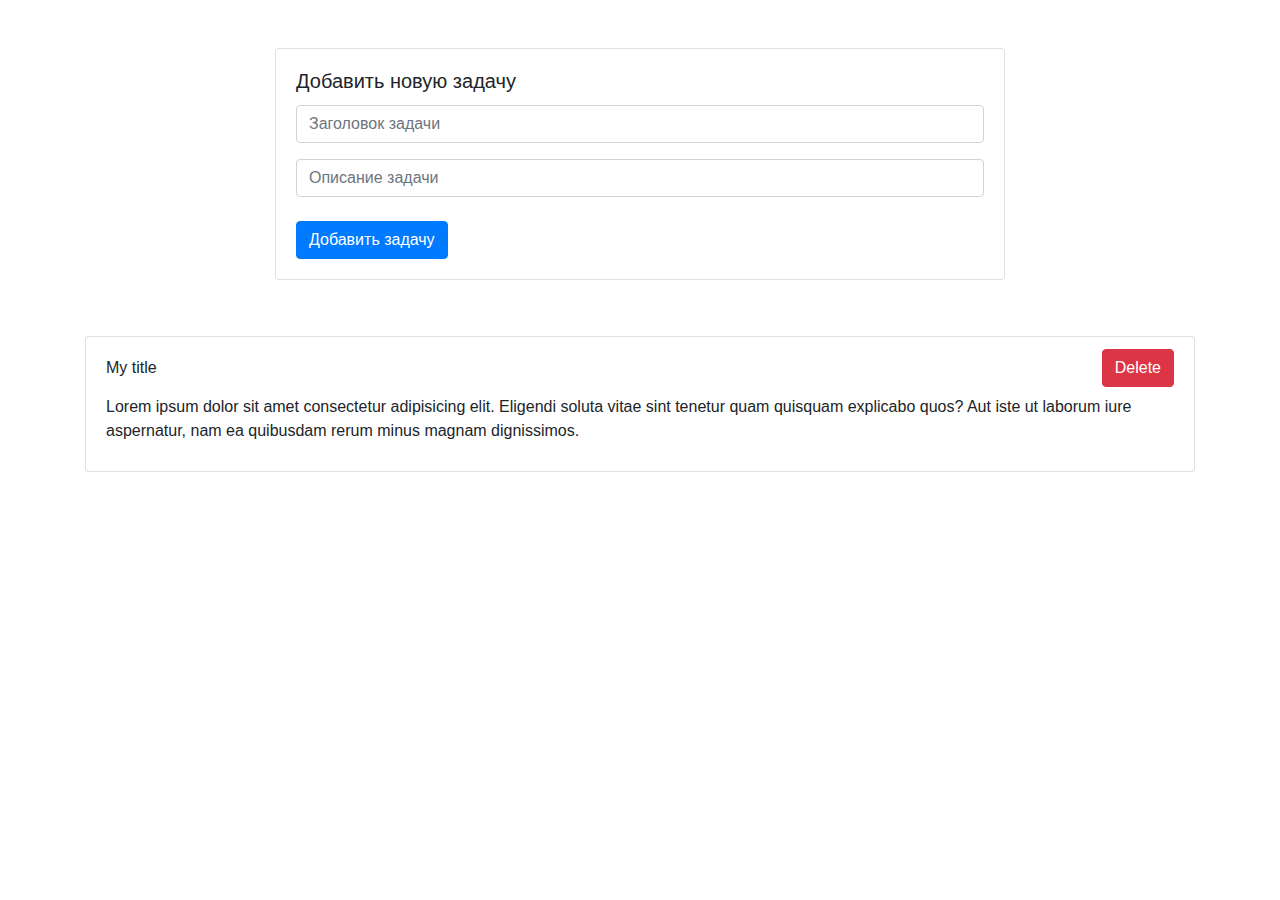
==== first-project-START/first-project-START/index.html @ 1559cd51 "12 min" ====
<!DOCTYPE html>
<html lang="en">

<head>
  <meta charset="UTF-8" />
  <meta name="viewport" content="width=device-width, initial-scale=1.0" />
  <meta http-equiv="X-UA-Compatible" content="ie=edge" />
  <link rel="stylesheet" href="https://stackpath.bootstrapcdn.com/bootstrap/4.3.1/css/bootstrap.min.css"
    integrity="sha384-ggOyR0iXCbMQv3Xipma34MD+dH/1fQ784/j6cY/iJTQUOhcWr7x9JvoRxT2MZw1T" crossorigin="anonymous" />
  <title>Todo List</title>
</head>

<body>
  <div class="form-section mt-5">
    <div class="container">
      <div class="row">
        <div class="col col-8 mx-auto">
          <div class="card">
            <div class="card-body">
              <h5 class="card-title">Добавить новую задачу</h5>
              <form name="addTask">
                <input type="text" 
                name="title" 
                id="title" 
                class="form-control" 
                placeholder="Заголовок задачи" />
                <input type="text" name="body" id="body" class="form-control mt-3" placeholder="Описание задачи" />
                <button type="submit" class="btn btn-primary mt-4">
                  Добавить задачу
                </button>
              </form>
            </div>
          </div>
        </div>
      </div>
    </div>
  </div>
  <div class="tasks-list-section mt-5">
    <div class="container">
      <ul class="list-group">
        <li class="list-group-item d-flex align-items-center flex-wrap mt-2">
          <span>My title</span>
          <button class="btn btn-danger ml-auto delete-btn">Delete</button>
          <p class="mt-2 w-100">
            Lorem ipsum dolor sit amet consectetur adipisicing elit. Eligendi
            soluta vitae sint tenetur quam quisquam explicabo quos? Aut iste
            ut laborum iure aspernatur, nam ea quibusdam rerum minus magnam
            dignissimos.
          </p>
        </li>
      </ul>
    </div>
  </div>
  <script src="app.js"></script>
</body>

</html>
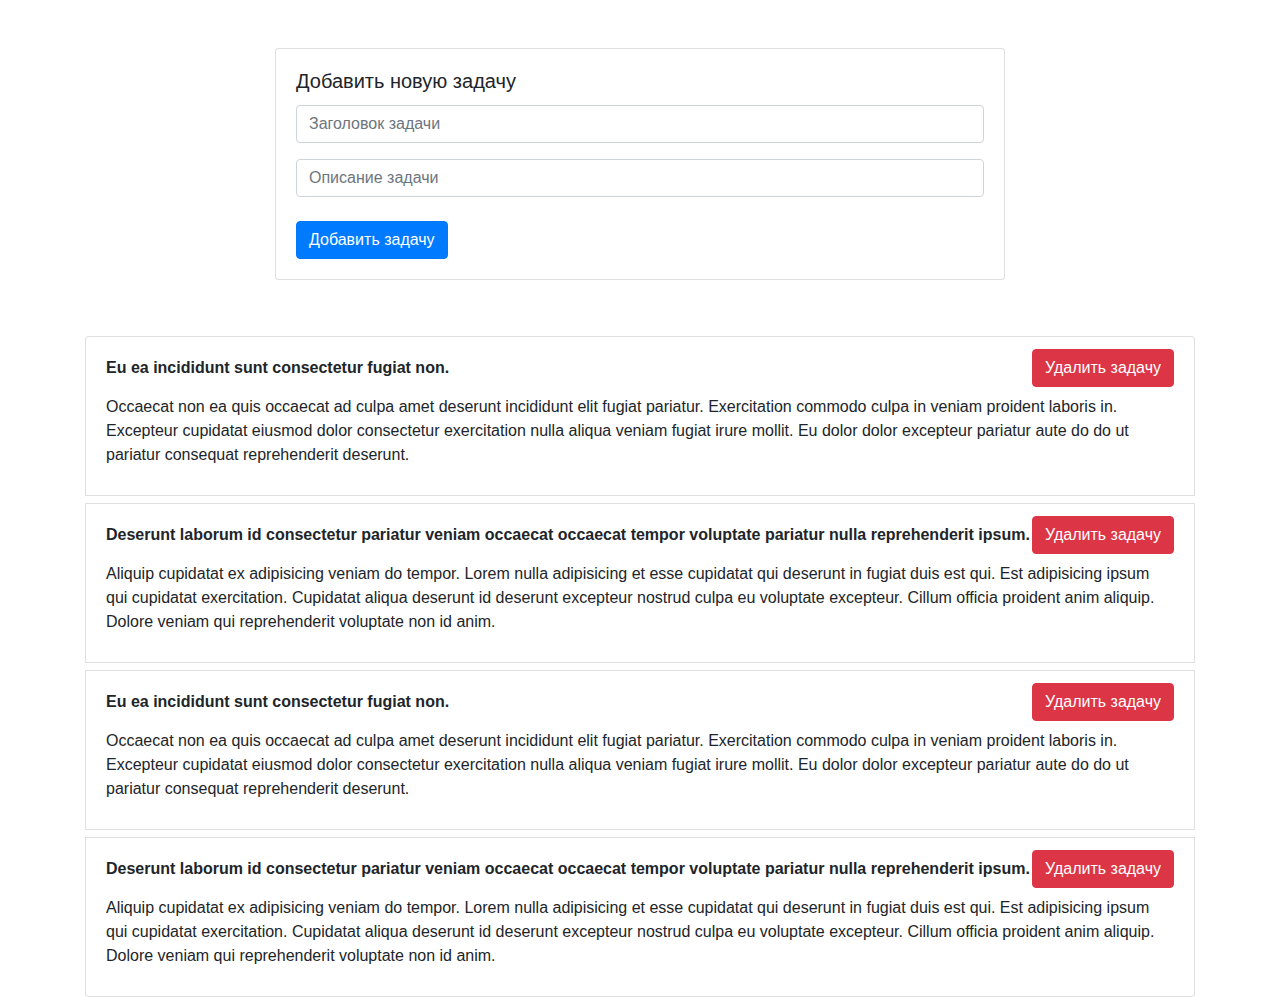
==== commit f5bfeef6: "create list li" ====
--- a/first-project-START/first-project-START/index.html
+++ b/first-project-START/first-project-START/index.html
@@ -1,57 +1,57 @@
 <!DOCTYPE html>
 <html lang="en">
+  <head>
+    <meta charset="UTF-8" />
+    <meta name="viewport" content="width=device-width, initial-scale=1.0" />
+    <meta http-equiv="X-UA-Compatible" content="ie=edge" />
+    <link
+      rel="stylesheet"
+      href="https://stackpath.bootstrapcdn.com/bootstrap/4.3.1/css/bootstrap.min.css"
+      integrity="sha384-ggOyR0iXCbMQv3Xipma34MD+dH/1fQ784/j6cY/iJTQUOhcWr7x9JvoRxT2MZw1T"
+      crossorigin="anonymous"
+    />
+    <title>Todo List</title>
+  </head>
 
-<head>
-  <meta charset="UTF-8" />
-  <meta name="viewport" content="width=device-width, initial-scale=1.0" />
-  <meta http-equiv="X-UA-Compatible" content="ie=edge" />
-  <link rel="stylesheet" href="https://stackpath.bootstrapcdn.com/bootstrap/4.3.1/css/bootstrap.min.css"
-    integrity="sha384-ggOyR0iXCbMQv3Xipma34MD+dH/1fQ784/j6cY/iJTQUOhcWr7x9JvoRxT2MZw1T" crossorigin="anonymous" />
-  <title>Todo List</title>
-</head>
-
-<body>
-  <div class="form-section mt-5">
-    <div class="container">
-      <div class="row">
-        <div class="col col-8 mx-auto">
-          <div class="card">
-            <div class="card-body">
-              <h5 class="card-title">Добавить новую задачу</h5>
-              <form name="addTask">
-                <input type="text" 
-                name="title" 
-                id="title" 
-                class="form-control" 
-                placeholder="Заголовок задачи" />
-                <input type="text" name="body" id="body" class="form-control mt-3" placeholder="Описание задачи" />
-                <button type="submit" class="btn btn-primary mt-4">
-                  Добавить задачу
-                </button>
-              </form>
+  <body>
+    <div class="form-section mt-5">
+      <div class="container">
+        <div class="row">
+          <div class="col col-8 mx-auto">
+            <div class="card">
+              <div class="card-body">
+                <h5 class="card-title">Добавить новую задачу</h5>
+                <form name="addTask">
+                  <input
+                    type="text"
+                    name="title"
+                    id="title"
+                    class="form-control"
+                    placeholder="Заголовок задачи"
+                  />
+                  <input
+                    type="text"
+                    name="body"
+                    id="body"
+                    class="form-control mt-3"
+                    placeholder="Описание задачи"
+                  />
+                  <button type="submit" class="btn btn-primary mt-4">
+                    Добавить задачу
+                  </button>
+                </form>
+              </div>
             </div>
           </div>
         </div>
       </div>
     </div>
-  </div>
-  <div class="tasks-list-section mt-5">
-    <div class="container">
-      <ul class="list-group">
-        <li class="list-group-item d-flex align-items-center flex-wrap mt-2">
-          <span>My title</span>
-          <button class="btn btn-danger ml-auto delete-btn">Delete</button>
-          <p class="mt-2 w-100">
-            Lorem ipsum dolor sit amet consectetur adipisicing elit. Eligendi
-            soluta vitae sint tenetur quam quisquam explicabo quos? Aut iste
-            ut laborum iure aspernatur, nam ea quibusdam rerum minus magnam
-            dignissimos.
-          </p>
-        </li>
-      </ul>
+    <div class="tasks-list-section mt-5">
+      <div class="container">
+        <ul class="list-group">
+        </ul>
+      </div>
     </div>
-  </div>
-  <script src="app.js"></script>
-</body>
-
-</html>+    <script src="app.js"></script>
+  </body>
+</html>
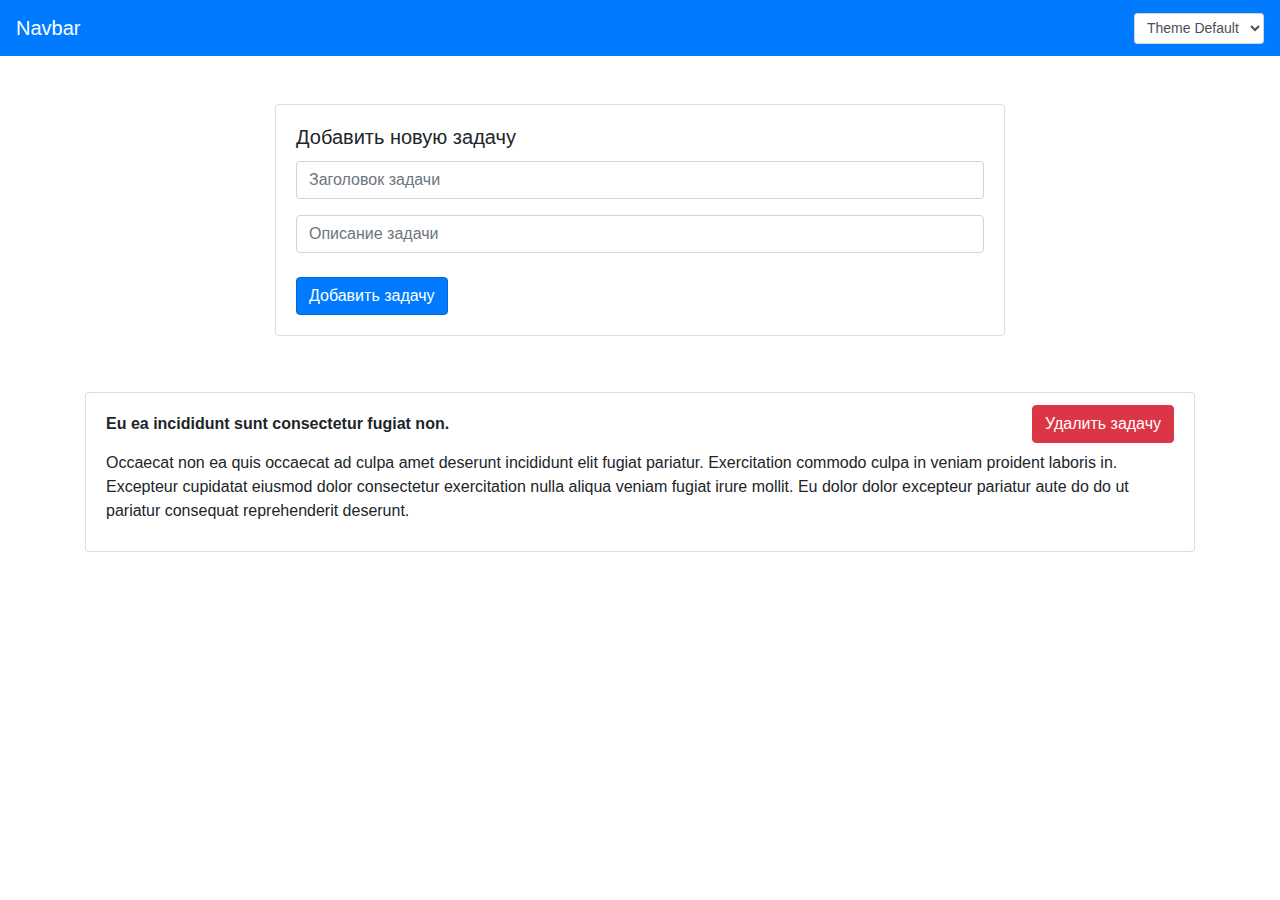
==== commit ce5b3345: "added file style and html murkup . implemented theme select" ====
--- a/first-project-START/first-project-START/index.html
+++ b/first-project-START/first-project-START/index.html
@@ -1,57 +1,54 @@
 <!DOCTYPE html>
 <html lang="en">
-  <head>
-    <meta charset="UTF-8" />
-    <meta name="viewport" content="width=device-width, initial-scale=1.0" />
-    <meta http-equiv="X-UA-Compatible" content="ie=edge" />
-    <link
-      rel="stylesheet"
-      href="https://stackpath.bootstrapcdn.com/bootstrap/4.3.1/css/bootstrap.min.css"
-      integrity="sha384-ggOyR0iXCbMQv3Xipma34MD+dH/1fQ784/j6cY/iJTQUOhcWr7x9JvoRxT2MZw1T"
-      crossorigin="anonymous"
-    />
-    <title>Todo List</title>
-  </head>
 
-  <body>
-    <div class="form-section mt-5">
-      <div class="container">
-        <div class="row">
-          <div class="col col-8 mx-auto">
-            <div class="card">
-              <div class="card-body">
-                <h5 class="card-title">Добавить новую задачу</h5>
-                <form name="addTask">
-                  <input
-                    type="text"
-                    name="title"
-                    id="title"
-                    class="form-control"
-                    placeholder="Заголовок задачи"
-                  />
-                  <input
-                    type="text"
-                    name="body"
-                    id="body"
-                    class="form-control mt-3"
-                    placeholder="Описание задачи"
-                  />
-                  <button type="submit" class="btn btn-primary mt-4">
-                    Добавить задачу
-                  </button>
-                </form>
-              </div>
+<head>
+  <meta charset="UTF-8" />
+  <meta name="viewport" content="width=device-width, initial-scale=1.0" />
+  <meta http-equiv="X-UA-Compatible" content="ie=edge" />
+  <link rel="stylesheet" href="https://stackpath.bootstrapcdn.com/bootstrap/4.3.1/css/bootstrap.min.css"
+    integrity="sha384-ggOyR0iXCbMQv3Xipma34MD+dH/1fQ784/j6cY/iJTQUOhcWr7x9JvoRxT2MZw1T" crossorigin="anonymous" />
+  <link rel="stylesheet" href="./styles.css">
+  <title>Todo List</title>
+</head>
+
+<body>
+  <nav class="header navbar navbar-dark bg-primary">
+    <a class="navbar-brand">Navbar</a>
+    <form class="form-inline">
+      <select class="form-control form-control-sm" id="themeSelect">
+        <option value="default">Theme Default</option>
+        <option value="light">Theme Light</option>
+        <option value="dark">Theme Dark</option>
+      </select>
+    </form>
+  </nav>
+  <div class="form-section mt-5">
+    <div class="container">
+      <div class="row">
+        <div class="col col-8 mx-auto">
+          <div class="card">
+            <div class="card-body">
+              <h5 class="card-title">Добавить новую задачу</h5>
+              <form name="addTask">
+                <input type="text" name="title" id="title" class="form-control" placeholder="Заголовок задачи" />
+                <input type="text" name="body" id="body" class="form-control mt-3" placeholder="Описание задачи" />
+                <button type="submit" class="btn btn-primary mt-4">
+                  Добавить задачу
+                </button>
+              </form>
             </div>
           </div>
         </div>
       </div>
     </div>
-    <div class="tasks-list-section mt-5">
-      <div class="container">
-        <ul class="list-group">
-        </ul>
-      </div>
+  </div>
+  <div class="tasks-list-section mt-5">
+    <div class="container">
+      <ul class="list-group">
+      </ul>
     </div>
-    <script src="app.js"></script>
-  </body>
-</html>
+  </div>
+  <script src="app.js"></script>
+</body>
+
+</html>--- a/first-project-START/first-project-START/styles.css
+++ b/first-project-START/first-project-START/styles.css
@@ -0,0 +1,73 @@
+:root {
+  --base-text-color: #212529;
+  --header-bg: #007bff;
+  --header-text-color: #fff;
+  --default-btn-bg: #007bff;
+  --default-btn-text-color: #fff;
+  --default-btn-hover-bg: #0069d9;
+  --default-btn-border-color: #0069d9;
+  --danger-btn-bg: #dc3545;
+  --danger-btn-text-color: #fff;
+  --danger-btn-hover-bg: #bd2130;
+  --danger-btn-border-color: #dc3545;
+  --input-border-color: #ced4da;
+  --input-bg-color: #fff;
+  --input-text-color: #495057;
+  --input-focus-bg-color: #fff;
+  --input-focus-text-color: #495057;
+  --input-focus-border-color: #80bdff;
+  --input-focus-box-shadow: 0 0 0 0.2rem rgba(0, 123, 255, 0.25);
+}
+
+body {
+  color: var(--base-text-color);
+}
+
+.navbar {
+  background: var(--header-bg) !important;
+}
+
+.header .navbar-brand {
+  color: var(--header-text-color) !important;
+}
+
+.btn.btn-primary,
+.btn-primary:not(:disabled):not(.disabled):active {
+  color: var(--default-btn-text-color);
+  background-color: var(--default-btn-bg);
+  border-color: var(--default-btn-border-color);
+}
+.btn-primary:not(:disabled):not(.disabled):active:focus {
+  box-shadow: var(--default-btn-focus-box-shadow);
+}
+.btn.btn-primary:hover {
+  color: var(--default-btn-text-color);
+  background-color: var(--default-btn-hover-bg);
+  border-color: var(--default-btn-border-color);
+}
+
+.btn.btn-danger,
+.btn-danger:not(:disabled):not(.disabled):active {
+  color: var(--danger-btn-text-color);
+  background-color: var(--danger-btn-bg);
+  border-color: var(--danger-btn-border-color);
+}
+
+.btn.btn-danger:hover {
+  color: var(--danger-btn-text-color);
+  background-color: var(--danger-btn-hover-bg);
+  border-color: var(--danger-btn-border-color);
+}
+
+.form-control {
+  background: var(--input-bg-color);
+  border-color: var(--input-border-color);
+  color: var(--input-text-color);
+}
+
+.form-control:focus {
+  color: var(--input-focus-text-color);
+  background-color: var(--input-focus-bg-color);
+  border-color: var(--input-focus-border-color);
+  box-shadow: var(--input-focus-box-shadow);
+}
